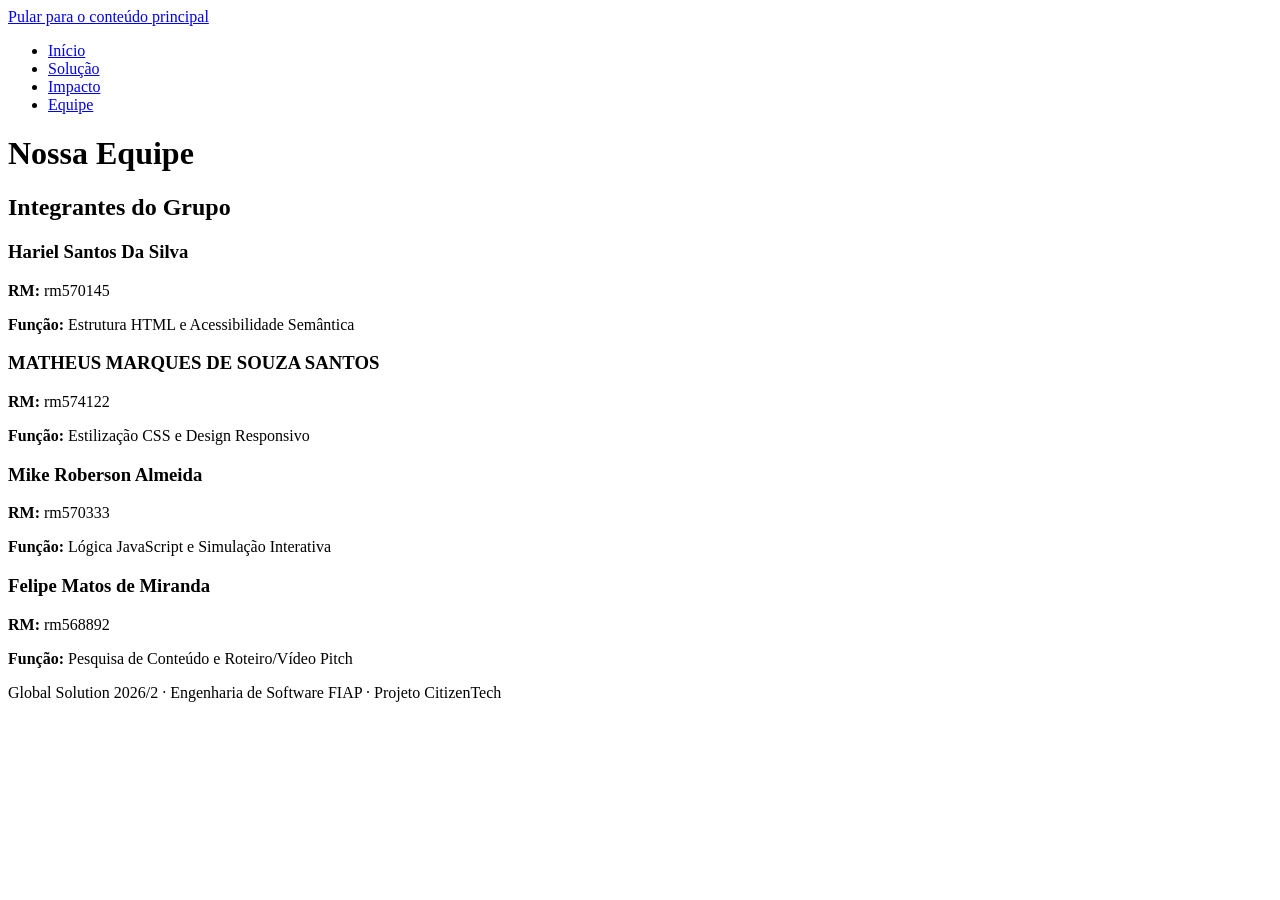
==== equipe.html @ 1ba216c1 "equipe.html" ====
<!DOCTYPE html>
<html lang="pt-BR">
<head>
  <meta charset="UTF-8">
  <!-- Faz a página se ajustar certinho à tela do celular [F03-02] -->
  <meta name="viewport" content="width=device-width, initial-scale=1.0">
  <title>Nossa Equipe</title>
  
  <!-- Liga o HTML ao arquivo do seu colega do CSS [F01-05] -->
  <link rel="stylesheet" href="css/style.css">
</head>
<body>

  <!-- Acessibilidade: atalho para quem navega por teclado ir direto ao conteúdo -->
  <a class="pular" href="#conteudo">Pular para o conteúdo principal</a>

  <!-- Cabeçalho e Menu Semântico (Requisito 02 da GS) -->
  <header>
    <nav aria-label="Navegação Principal">
      <ul>
        <li><a href="index.html">Início</a></li>
        <li><a href="solucao.html">Solução</a></li>
        <li><a href="impacto.html">Impacto</a></li>
        <li><a href="equipe.html" aria-current="page">Equipe</a></li>
      </ul>
    </nav>
  </header>

  <!-- Início do conteúdo principal exclusivo desta página -->
  <main id="conteudo">
    <h1>Nossa Equipe</h1>

    <!-- Seção que agrupa todos os integrantes da equipe -->
    <section class="conteiner-equipe">
      <h2>Integrantes do Grupo</h2>

      <!-- Integrante 1 (Você) -->
      <article class="cartao-membro">
        <h3>Hariel Santos Da Silva</h3>
        <p><strong>RM:</strong> rm570145</p>
        <p><strong>Função:</strong> Estrutura HTML e Acessibilidade Semântica</p>
      </article>

      <!-- Integrante 2 -->
      <article class="cartao-membro">
        <h3>MATHEUS MARQUES DE SOUZA SANTOS</h3>
        <p><strong>RM:</strong> rm574122</p>
        <p><strong>Função:</strong> Estilização CSS e Design Responsivo</p>
      </article>

      <!-- Integrante 3 -->
      <article class="cartao-membro">
        <h3>Mike Roberson Almeida</h3>
        <p><strong>RM:</strong> rm570333</p>
        <p><strong>Função:</strong> Lógica JavaScript e Simulação Interativa</p>
      </article>

      <!-- Integrante 4 -->
      <article class="cartao-membro">
        <h3>Felipe Matos de Miranda</h3>
        <p><strong>RM:</strong> rm568892</p>
        <p><strong>Função:</strong> Pesquisa de Conteúdo e Roteiro/Vídeo Pitch</p>
      </article>
    </section>
  </main>

  <!-- Rodapé padrão compartilhado em todas as páginas -->
  <footer>
    <p>Global Solution 2026/2 · Engenharia de Software FIAP · Projeto CitizenTech</p>
  </footer>

</body>
</html>
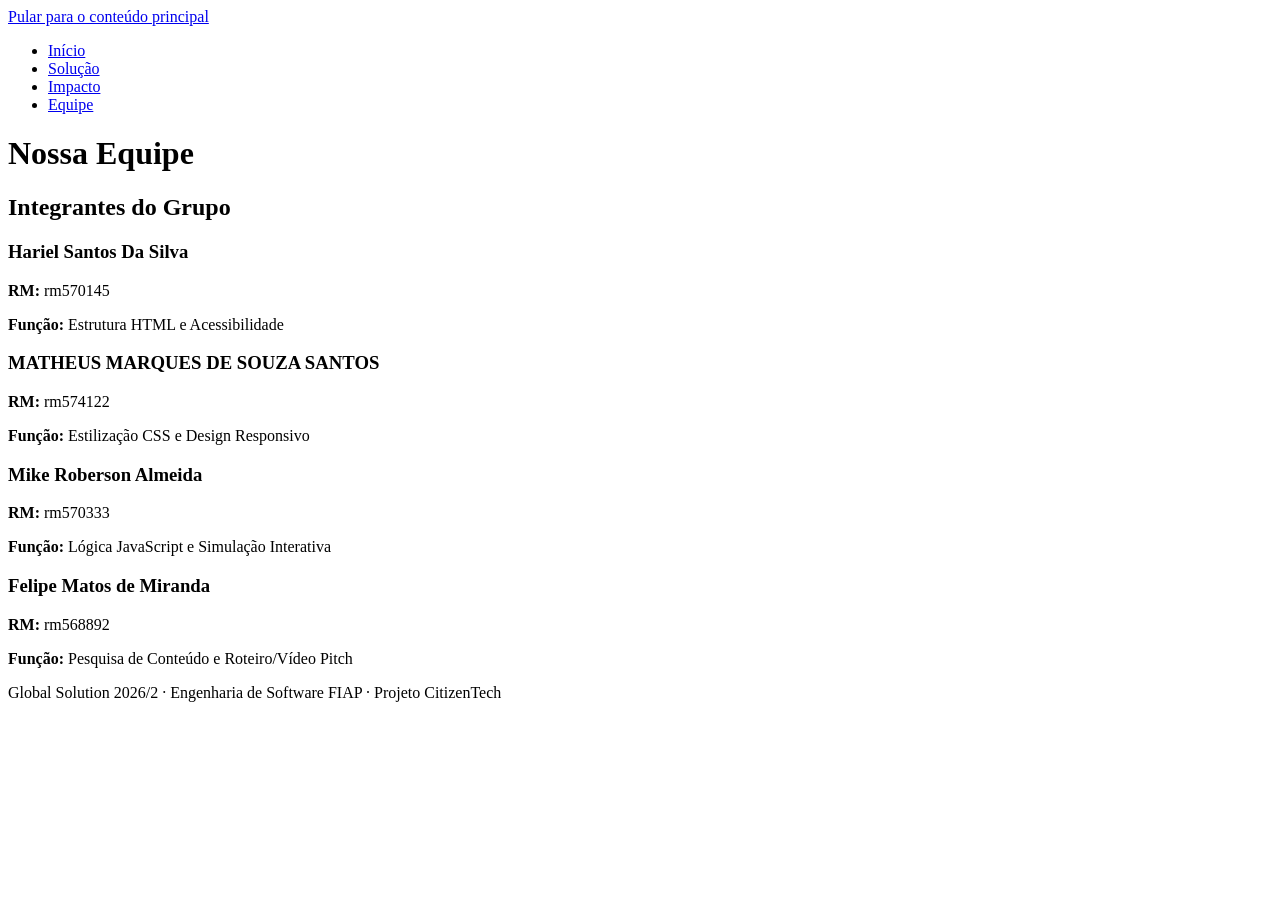
==== commit df6c73b5: "att html" ====
--- a/equipe.html
+++ b/equipe.html
@@ -6,7 +6,7 @@
   <meta name="viewport" content="width=device-width, initial-scale=1.0">
   <title>Nossa Equipe</title>
   
-  <!-- Liga o HTML ao arquivo do seu colega do CSS [F01-05] -->
+  <!-- Liga o HTML ao arquivo do CSS [F01-05] -->
   <link rel="stylesheet" href="css/style.css">
 </head>
 <body>
@@ -34,11 +34,11 @@
     <section class="conteiner-equipe">
       <h2>Integrantes do Grupo</h2>
 
-      <!-- Integrante 1 (Você) -->
+      <!-- Integrante 1  -->
       <article class="cartao-membro">
         <h3>Hariel Santos Da Silva</h3>
         <p><strong>RM:</strong> rm570145</p>
-        <p><strong>Função:</strong> Estrutura HTML e Acessibilidade Semântica</p>
+        <p><strong>Função:</strong> Estrutura HTML e Acessibilidade</p>
       </article>
 
       <!-- Integrante 2 -->
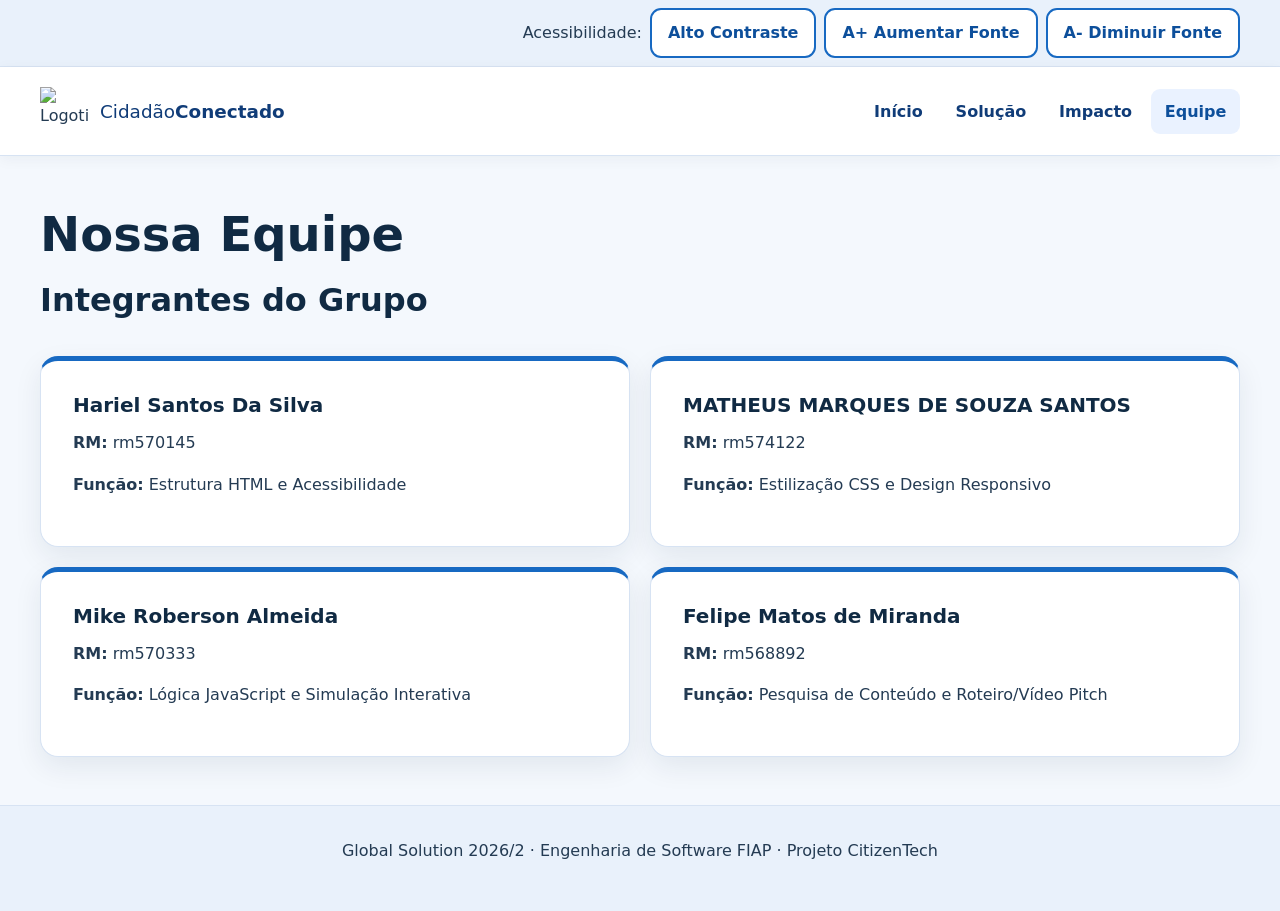
==== commit c080fbc0: "att html" ====
--- a/equipe.html
+++ b/equipe.html
@@ -2,39 +2,52 @@
 <html lang="pt-BR">
 <head>
   <meta charset="UTF-8">
-  <!-- Faz a página se ajustar certinho à tela do celular [F03-02] -->
   <meta name="viewport" content="width=device-width, initial-scale=1.0">
-  <title>Nossa Equipe</title>
-  
-  <!-- Liga o HTML ao arquivo do CSS [F01-05] -->
+  <title>Nossa Equipe | Cidadão Conectado</title>
   <link rel="stylesheet" href="css/style.css">
+  <link rel="stylesheet" href="css/equipe.css">
+  <link rel="icon" type="image/png" href="img/logo-sem-palavras.png">
 </head>
 <body>
 
-  <!-- Acessibilidade: atalho para quem navega por teclado ir direto ao conteúdo -->
+  <!-- Atalho de acessibilidade para teclado -->
   <a class="pular" href="#conteudo">Pular para o conteúdo principal</a>
 
-  <!-- Cabeçalho e Menu Semântico (Requisito 02 da GS) -->
+  <!-- Barra de Acessibilidade Padronizada -->
+  <aside class="barra-acessibilidade" aria-label="Ferramentas de Acessibilidade">
+    <div class="conteiner-acessibilidade">
+      <span>Acessibilidade:</span>
+      <button type="button" id="btn-contraste" aria-label="Alternar modo de alto contraste">Alto Contraste</button>
+      <button type="button" id="btn-aumentar-fonte" aria-label="Aumentar o tamanho do texto">A+ Aumentar Fonte</button>
+      <button type="button" id="btn-diminuir-fonte" aria-label="Diminuir o tamanho do texto">A- Diminuir Fonte</button>
+    </div>
+  </aside>
+
+  <!-- Cabeçalho e Menu Semântico -->
   <header>
-    <nav aria-label="Navegação Principal">
-      <ul>
-        <li><a href="index.html">Início</a></li>
-        <li><a href="solucao.html">Solução</a></li>
-        <li><a href="impacto.html">Impacto</a></li>
-        <li><a href="equipe.html" aria-current="page">Equipe</a></li>
-      </ul>
-    </nav>
+    <div class="conteiner-topo">
+      <div class="marca">
+        <img src="img/logo-sem-palavras.png" alt="Logotipo Cidadão Conectado: dois idosos conectados por sinal de rede">
+        <p class="logo-texto">Cidadão<strong>Conectado</strong></p>
+      </div>
+      <nav aria-label="Navegação Principal">
+        <ul>
+          <li><a href="index.html">Início</a></li>
+          <li><a href="solucao.html">Solução</a></li>
+          <li><a href="impacto.html">Impacto</a></li>
+          <li><a href="equipe.html" aria-current="page">Equipe</a></li>
+        </ul>
+      </nav>
+    </div>
   </header>
 
-  <!-- Início do conteúdo principal exclusivo desta página -->
   <main id="conteudo">
     <h1>Nossa Equipe</h1>
 
-    <!-- Seção que agrupa todos os integrantes da equipe -->
     <section class="conteiner-equipe">
       <h2>Integrantes do Grupo</h2>
 
-      <!-- Integrante 1  -->
+      <!-- Integrante 1 -->
       <article class="cartao-membro">
         <h3>Hariel Santos Da Silva</h3>
         <p><strong>RM:</strong> rm570145</p>
@@ -64,10 +77,11 @@
     </section>
   </main>
 
-  <!-- Rodapé padrão compartilhado em todas as páginas -->
   <footer>
     <p>Global Solution 2026/2 · Engenharia de Software FIAP · Projeto CitizenTech</p>
   </footer>
 
+  <!-- Script de acessibilidade -->
+  <script src=""></script>
 </body>
-</html>
+</html>
--- a/css/style.css
+++ b/css/style.css
@@ -0,0 +1,295 @@
+
+:root {
+  color-scheme: light;
+  --fundo: #f4f8fd;
+  --superficie: #fff;
+  --texto: #243b53;
+  --titulo: #102a43;
+  --azul: #1769c2;
+  --azul-escuro: #103c78;
+  --azul-hover: #0d4f9b;
+  --borda: #d7e3f3;
+  --foco: #1f6feb;
+  --erro: #b42318;
+  --sucesso: #167d3e;
+  --raio: 18px;
+  --sombra: 0 10px 28px rgb(16 42 67 / 8%);
+}
+
+* { box-sizing: border-box; }
+
+html { scroll-behavior: smooth; }
+
+body {
+  display: flex;
+  flex-direction: column;
+  min-height: 100vh;
+  margin: 0;
+  background: var(--fundo);
+  color: var(--texto);
+  font-family: system-ui, -apple-system, "Segoe UI", sans-serif;
+  line-height: 1.6;
+}
+
+a { color: var(--azul-hover); }
+
+a:focus-visible, button:focus-visible, input:focus-visible, select:focus-visible, textarea:focus-visible {
+  outline: 3px solid var(--foco);
+  outline-offset: 3px;
+}
+
+.pular {
+  position: absolute;
+  z-index: 1;
+  top: .5rem;
+  left: .5rem;
+  padding: .65rem 1rem;
+  transform: translateY(-160%);
+  border-radius: 8px;
+  background: #fff;
+  color: var(--azul-escuro);
+}
+
+.pular:focus { transform: translateY(0); }
+
+.barra-acessibilidade {
+  padding: .5rem 1rem;
+  border-bottom: 1px solid var(--borda);
+  background: #e9f1fb;
+}
+
+.conteiner-acessibilidade {
+  display: flex;
+  flex-wrap: wrap;
+  align-items: center;
+  justify-content: flex-end;
+  gap: .5rem;
+  width: min(1200px, 100%);
+  margin: 0 auto;
+}
+
+header {
+  border-bottom: 1px solid var(--borda);
+  background: var(--superficie);
+  box-shadow: 0 3px 14px rgb(16 42 67 / 5%);
+}
+
+.conteiner-topo {
+  display: flex;
+  align-items: center;
+  justify-content: space-between;
+  gap: 1.5rem;
+  width: min(1200px, calc(100% - 2rem));
+  min-height: 88px;
+  margin: 0 auto;
+}
+
+.marca {
+  display: flex;
+  align-items: center;
+  gap: .75rem;
+  flex-shrink: 0;
+}
+
+.marca img {
+  width: 3rem;
+  height: 3rem;
+  object-fit: contain;
+}
+
+.marca .logo-texto {
+  margin: 0;
+  color: var(--azul-escuro);
+  font-size: 1.15rem;
+}
+
+header nav ul {
+  display: flex;
+  flex-wrap: wrap;
+  gap: .35rem;
+  margin: 0;
+  padding: 0;
+  list-style: none;
+}
+
+header nav a {
+  display: block;
+  padding: .6rem .85rem;
+  border-radius: 9px;
+  color: var(--azul-escuro);
+  font-weight: 650;
+  text-decoration: none;
+}
+
+header nav a:hover, header nav a[aria-current="page"] {
+  background: #eaf2ff;
+  color: var(--azul-hover);
+}
+
+main {
+  flex: 1;
+  width: min(1200px, calc(100% - 2rem));
+  margin: 0 auto;
+  padding: 3rem 0;
+}
+
+h1, h2, h3 {
+  color: var(--titulo);
+  line-height: 1.25;
+}
+
+h1 { margin: 0 0 1rem; font-size: clamp(2rem, 4vw, 3rem); }
+h2 { margin: 0 0 1rem; font-size: clamp(1.5rem, 3vw, 2rem); }
+h3 { margin: 0 0 .75rem; font-size: 1.25rem; }
+p { margin: 0 0 1rem; }
+main > section + section { margin-top: 2rem; }
+
+.botao-destaque, .botao-secundario, button {
+  display: inline-flex;
+  align-items: center;
+  justify-content: center;
+  min-height: 48px;
+  padding: .65rem 1rem;
+  border: 2px solid var(--azul);
+  border-radius: 11px;
+  background: #fff;
+  color: var(--azul-hover);
+  font: inherit;
+  font-weight: 700;
+  text-align: center;
+  text-decoration: none;
+  cursor: pointer;
+}
+
+.botao-destaque, button[type="submit"] {
+  background: var(--azul);
+  color: #fff;
+}
+
+.botao-destaque:hover, button[type="submit"]:hover { background: var(--azul-hover); color: #fff; }
+
+.botao-secundario, .chamada-ajuda a {
+  background: #fff;
+  color: var(--azul-hover);
+}
+
+.chamada-ajuda a { display: inline-flex; padding: .65rem 1rem; border-radius: 11px; }
+
+.botao-secundario:hover, .chamada-ajuda a:hover { background: #edf4ff; }
+
+/* Campos de formulário compartilhados */
+label {
+  display: block;
+  margin-bottom: .4rem;
+  font-weight: 650;
+}
+
+input, select, textarea {
+  display: block;
+  width: 100%;
+  min-height: 54px;
+  padding: .75rem .95rem;
+  border: 2px solid #627d98;
+  border-radius: 11px;
+  background: #fff;
+  color: #142b4b;
+  font: inherit;
+}
+
+textarea { resize: vertical; }
+input:focus-visible, select:focus-visible, textarea:focus-visible { border-color: var(--azul); }
+
+
+/* Rodapé */
+footer {margin-top: auto;
+  padding: 2rem 1.25rem;
+  border-top: 1px solid #d7e3f3;
+  background: #e9f1fb;
+  text-align: center;
+}
+
+/* Acessibilidade — validação */
+[aria-invalid="true"] { border-color: var(--erro); }
+
+/* Alto contraste */
+body.alto-contraste {
+  --fundo: #000;
+  --superficie: #000;
+  --texto: #fff;
+  --titulo: #fff;
+  --borda: #fff;
+  --foco: #ffeb00;
+  --azul: #ffeb00;
+  --azul-hover: #ffeb00;
+  background: #000;
+  color: #fff;
+}
+
+body.alto-contraste :is(header, footer, .barra-acessibilidade, .destaque-home, .painel-estatisticas, .dado-item, .card-passo, .card-ods, .secao-ecossistema, .area-filtros, .grade-servicos > *, .chamada-ajuda, #form-contato, .cartao-membro, .chamada-acao) {
+  background: #000;
+  color: #fff;
+  border-color: #fff;
+  box-shadow: none;
+}
+
+body.alto-contraste :is(a, .numero-destaque, .marca .logo-texto) { color: #ffeb00; }
+
+body.alto-contraste :is(input, select, textarea, button, .botao-destaque, .botao-secundario, .chamada-ajuda a) {
+  background: #000;
+  color: #ffeb00;
+  border-color: #ffeb00;
+}
+
+body.alto-contraste :is(h1, h2, h3) { color: #fff; }
+
+body.alto-contraste header nav a[aria-current="page"] {
+  color: #ffeb00;
+  background: #000;
+  box-shadow: inset 0 -3px #ffeb00;
+}
+
+body.alto-contraste .mensagem-erro { color: #ff8c8c; }
+
+/* Responsividade compartilhada */
+@media (max-width: 980px) {
+  .conteiner-topo { flex-wrap: wrap; }
+}
+
+body.alto-contraste .passo-numero {
+  background: #ffeb00;
+  color: #000; 
+  border: 2px solid #ffeb00;
+}
+
+body.alto-contraste :is(.botao-destaque, button, .botao-secundario, .chamada-ajuda a):hover {
+  background: #ffeb00;
+  color: #000; /* Texto preto nítido sobre fundo amarelo */
+}
+
+@media (max-width: 680px) {
+  body { font-size: 1rem; }
+  main { width: calc(100% - 2rem); padding-block: 1.5rem 3rem; }
+  .conteiner-topo { flex-direction: column; gap: .75rem; }
+  .conteiner-topo nav { width: 100%; }
+  header nav ul { justify-content: center; }
+  header nav a { padding: .5rem .7rem; }
+  .conteiner-acessibilidade { justify-content: center; }
+}
+
+@media (max-width: 420px) {
+  .conteiner-acessibilidade button { flex: 1; }
+}
+
+@media (prefers-reduced-motion: reduce) {
+  html { scroll-behavior: auto; }
+}
+
+@media print {
+  .barra-acessibilidade, .pular, .botoes-hero { display: none; }
+  body { background: #fff; color: #000; }
+}
+
+
+/* Ajustes de textos longos */
+main > *, .painel-estatisticas, .card-ods, .card-passo { min-width: 0; }
+.link-fonte a { overflow-wrap: anywhere; }
--- a/css/equipe.css
+++ b/css/equipe.css
@@ -0,0 +1,26 @@
+/* PÁGINA EQUIPE */
+.conteiner-equipe {
+  display: grid;
+  grid-template-columns: repeat(2, minmax(0, 1fr));
+  gap: 1.25rem;
+}
+
+.conteiner-equipe > h2 { grid-column: 1 / -1; }
+
+.cartao-membro {
+  padding: 2rem;
+  border: 1px solid var(--borda);
+  border-top: 5px solid var(--azul);
+  border-radius: var(--raio);
+  background: #fff;
+  box-shadow: var(--sombra);
+}
+
+.cartao-membro h3 { margin-top: 0; }
+
+/* Responsividade — Equipe */
+@media (max-width: 680px) {
+  .conteiner-equipe { grid-template-columns: minmax(0, 1fr); }
+  .conteiner-equipe > h2 { grid-column: auto; }
+  .cartao-membro { padding: 1.4rem; }
+}
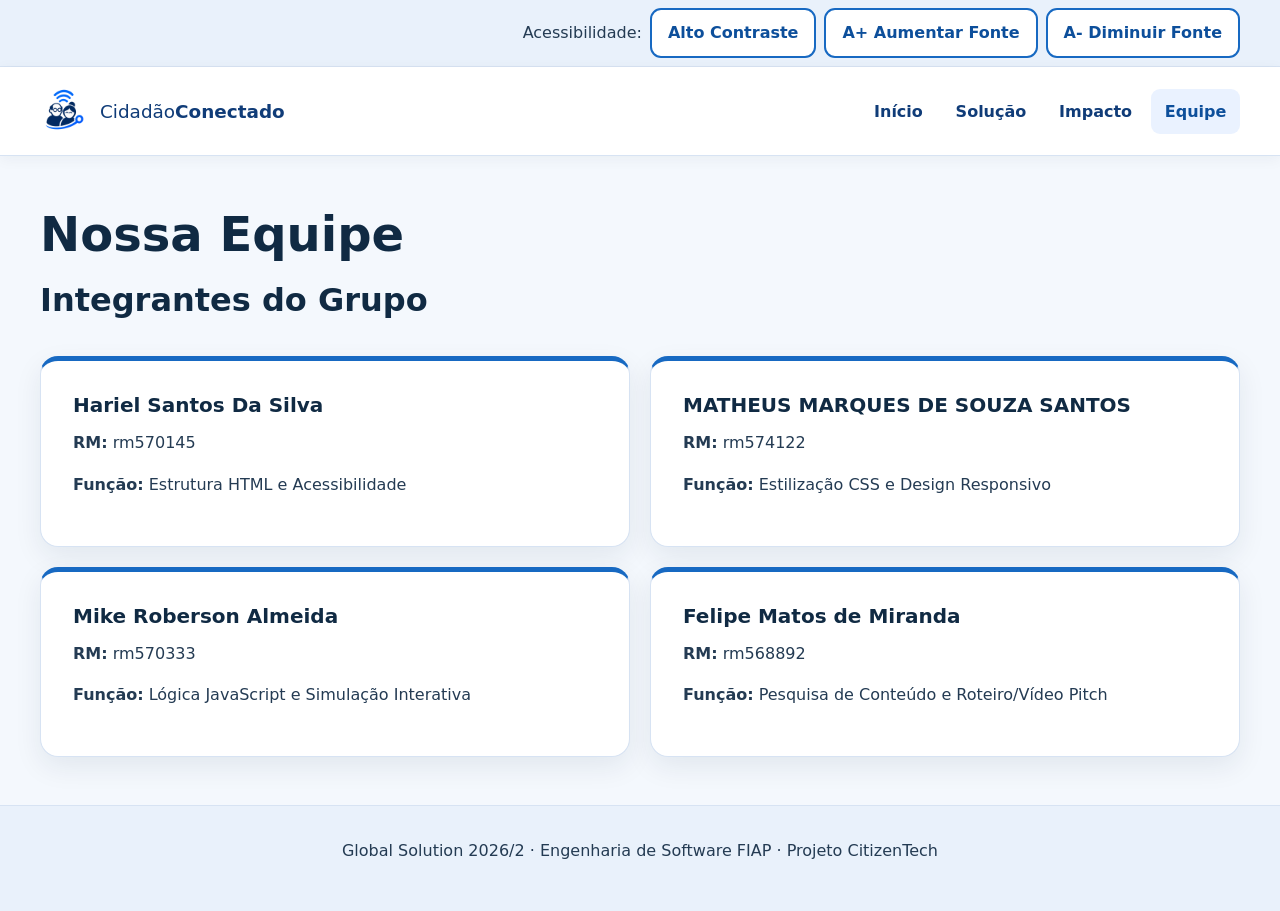
==== commit 4da125e9: "atualizando todos arquivos" ====
--- a/equipe.html
+++ b/equipe.html
@@ -82,6 +82,6 @@
   </footer>
 
   <!-- Script de acessibilidade -->
-  <script src=""></script>
+  <script src="js/acessibilidade.js"></script>
 </body>
 </html>
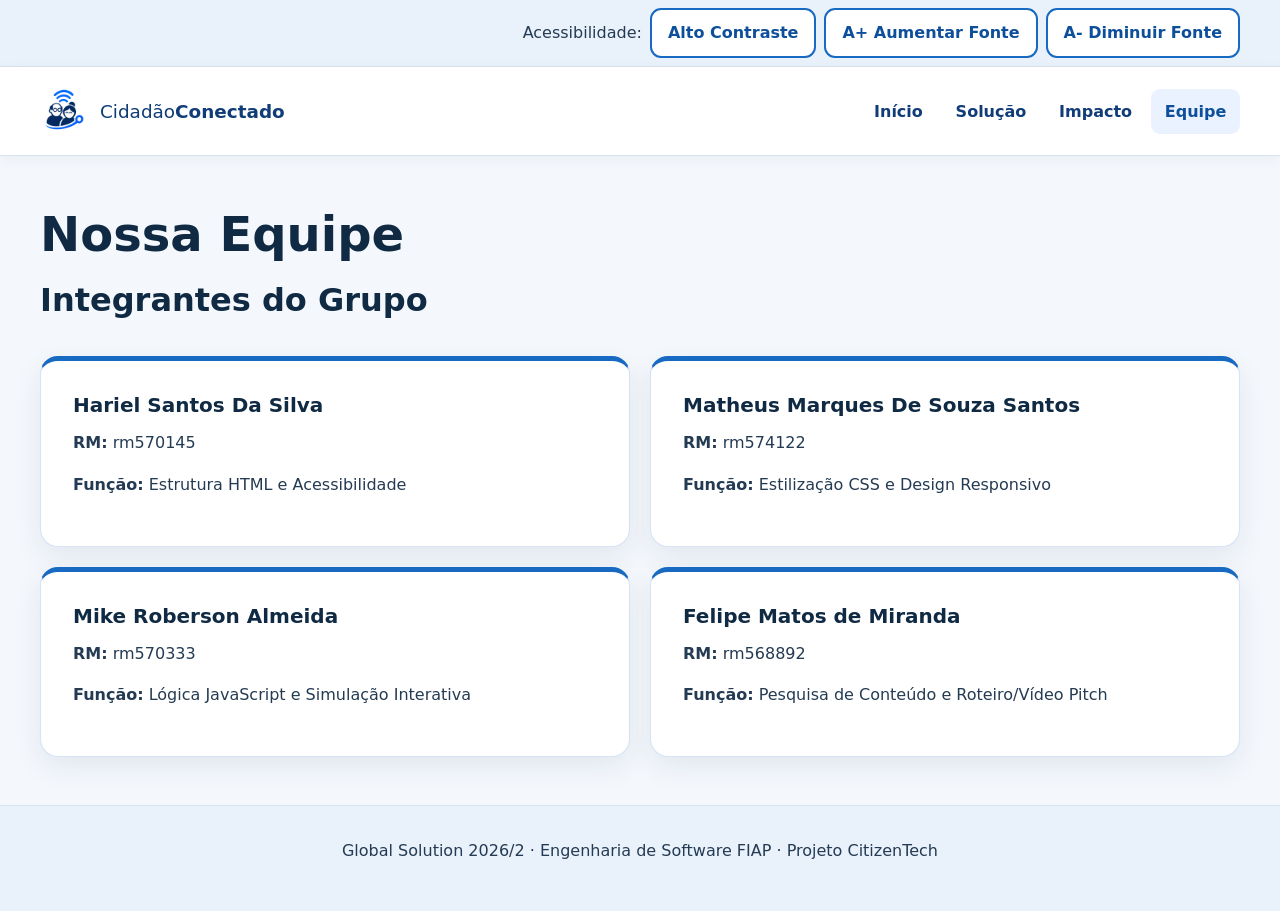
==== commit f3e8b3c2: "Add files via upload" ====
--- a/equipe.html
+++ b/equipe.html
@@ -10,10 +10,8 @@
 </head>
 <body>
 
-  <!-- Atalho de acessibilidade para teclado -->
   <a class="pular" href="#conteudo">Pular para o conteúdo principal</a>
 
-  <!-- Barra de Acessibilidade Padronizada -->
   <aside class="barra-acessibilidade" aria-label="Ferramentas de Acessibilidade">
     <div class="conteiner-acessibilidade">
       <span>Acessibilidade:</span>
@@ -23,7 +21,6 @@
     </div>
   </aside>
 
-  <!-- Cabeçalho e Menu Semântico -->
   <header>
     <div class="conteiner-topo">
       <div class="marca">
@@ -47,28 +44,24 @@
     <section class="conteiner-equipe">
       <h2>Integrantes do Grupo</h2>
 
-      <!-- Integrante 1 -->
       <article class="cartao-membro">
         <h3>Hariel Santos Da Silva</h3>
         <p><strong>RM:</strong> rm570145</p>
         <p><strong>Função:</strong> Estrutura HTML e Acessibilidade</p>
       </article>
 
-      <!-- Integrante 2 -->
       <article class="cartao-membro">
-        <h3>MATHEUS MARQUES DE SOUZA SANTOS</h3>
+        <h3>Matheus Marques De Souza Santos</h3>
         <p><strong>RM:</strong> rm574122</p>
         <p><strong>Função:</strong> Estilização CSS e Design Responsivo</p>
       </article>
 
-      <!-- Integrante 3 -->
       <article class="cartao-membro">
         <h3>Mike Roberson Almeida</h3>
         <p><strong>RM:</strong> rm570333</p>
         <p><strong>Função:</strong> Lógica JavaScript e Simulação Interativa</p>
       </article>
 
-      <!-- Integrante 4 -->
       <article class="cartao-membro">
         <h3>Felipe Matos de Miranda</h3>
         <p><strong>RM:</strong> rm568892</p>
@@ -81,7 +74,6 @@
     <p>Global Solution 2026/2 · Engenharia de Software FIAP · Projeto CitizenTech</p>
   </footer>
 
-  <!-- Script de acessibilidade -->
   <script src="js/acessibilidade.js"></script>
 </body>
 </html>
--- a/css/style.css
+++ b/css/style.css
@@ -290,6 +290,12 @@
 }
 
 
-/* Ajustes de textos longos */
 main > *, .painel-estatisticas, .card-ods, .card-passo { min-width: 0; }
 .link-fonte a { overflow-wrap: anywhere; }
+
+html.fonte-80  { font-size: 80%; }
+html.fonte-90  { font-size: 90%; }
+html.fonte-110 { font-size: 110%; }
+html.fonte-120 { font-size: 120%; }
+html.fonte-130 { font-size: 130%; }
+html.fonte-140 { font-size: 140%; }
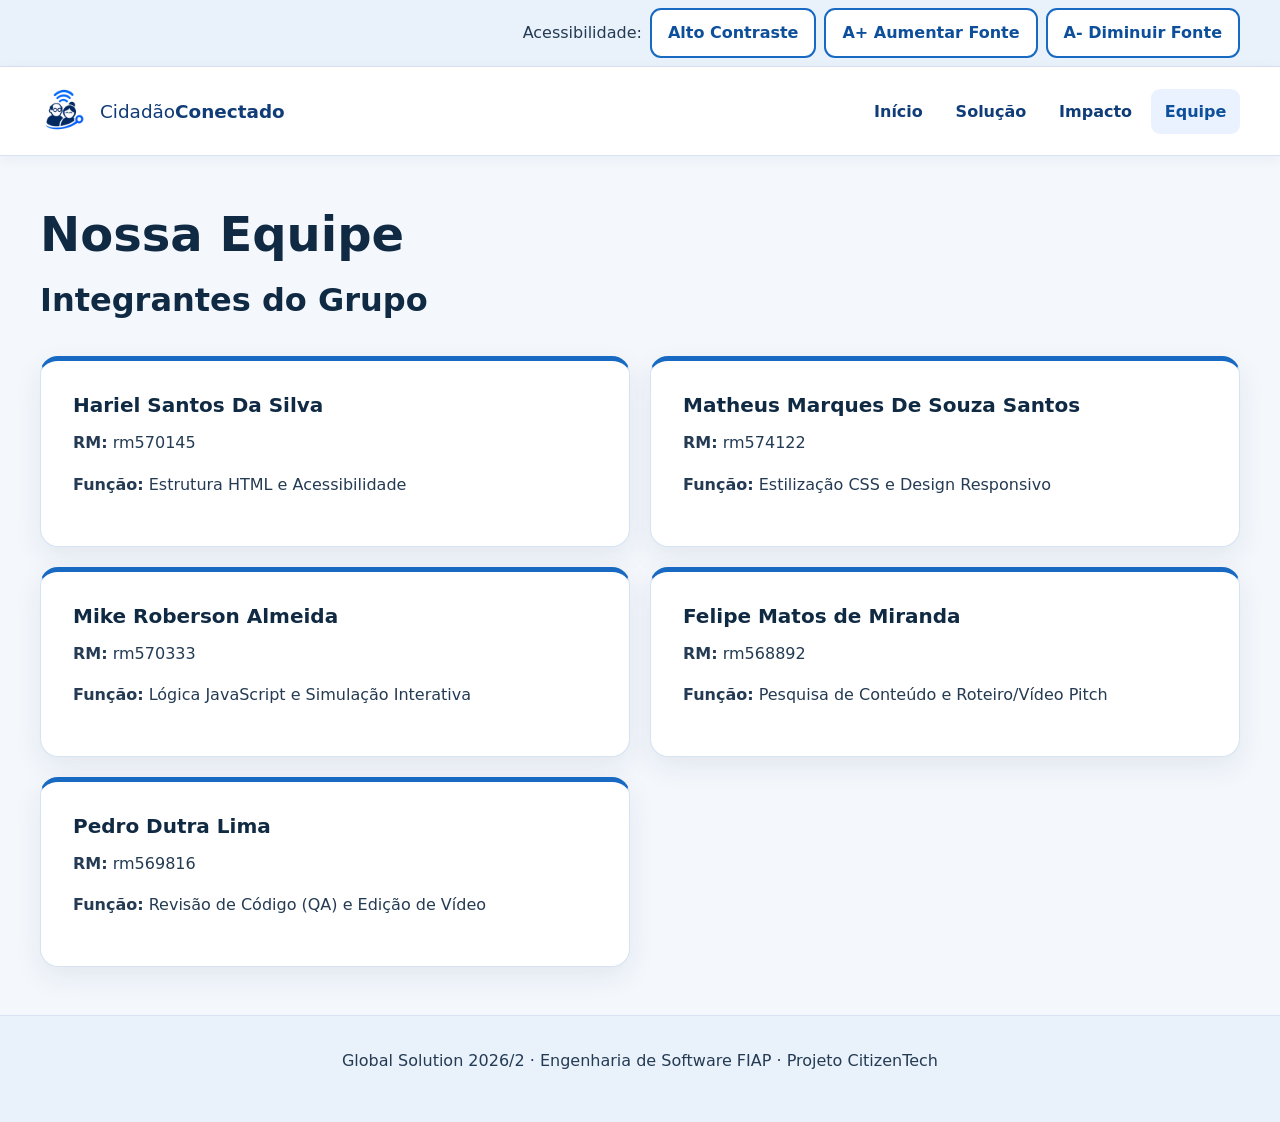
==== commit 512e66ef: "Add files via upload" ====
--- a/equipe.html
+++ b/equipe.html
@@ -67,6 +67,13 @@
         <p><strong>RM:</strong> rm568892</p>
         <p><strong>Função:</strong> Pesquisa de Conteúdo e Roteiro/Vídeo Pitch</p>
       </article>
+
+      <article class="cartao-membro">
+        <h3>Pedro Dutra Lima</h3>
+        <p><strong>RM:</strong> rm569816</p>
+        <p><strong>Função:</strong> Revisão de Código (QA) e Edição de Vídeo
+</p>
+      </article>
     </section>
   </main>
 
